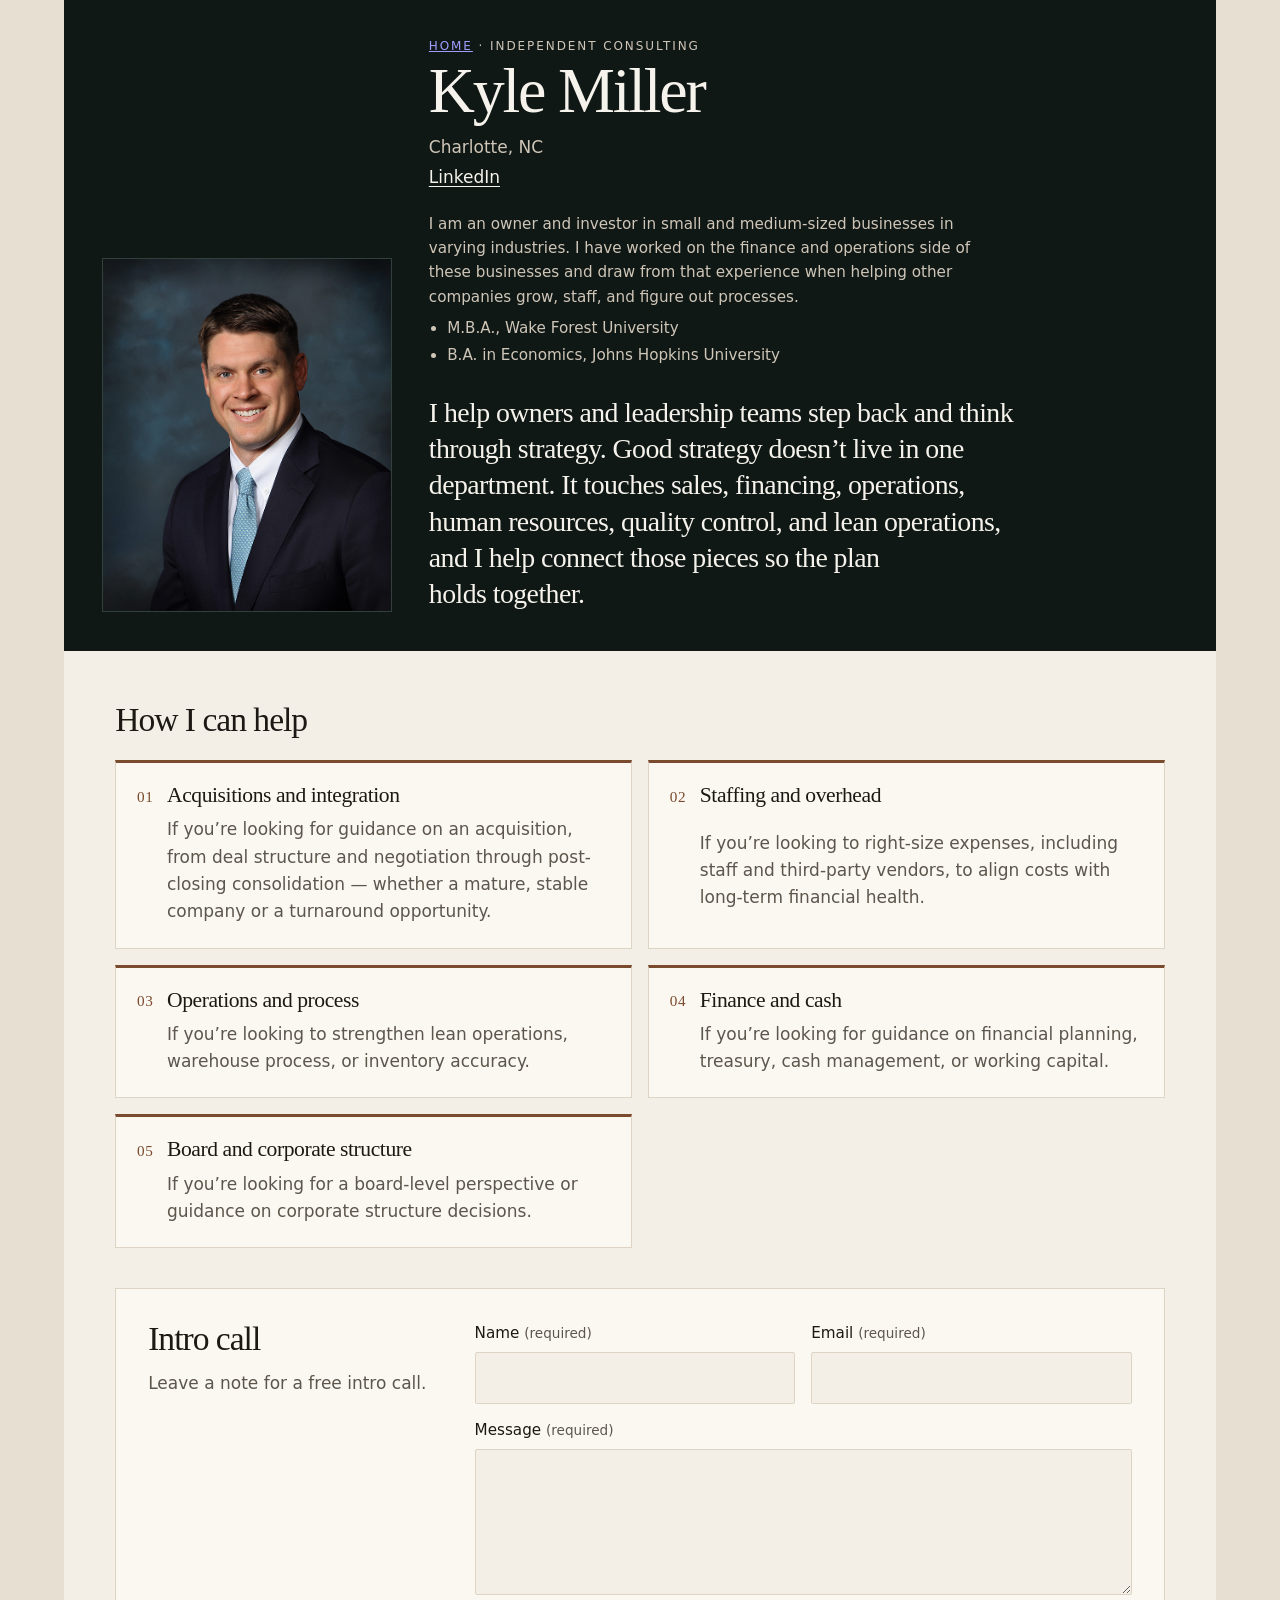
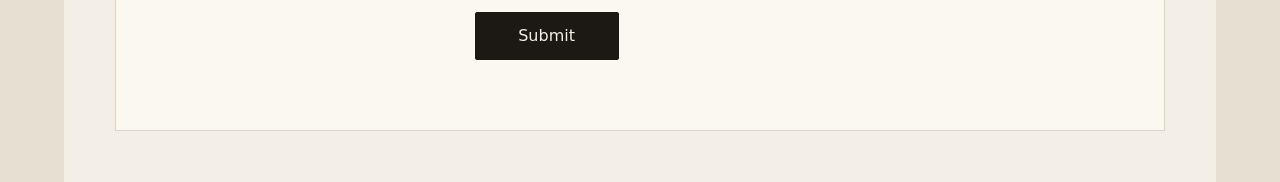
==== consulting/index.html @ 4fef4c88 "Preview: simple homepage, consulting page moved to /consulting/" ====
<!DOCTYPE html>
<html lang="en">
  <head>
    <meta charset="utf-8">
    <meta name="viewport" content="width=device-width, initial-scale=1">
    <title>Kyle Miller: CFO, Owner &amp; Investor, Consulting</title>
    <meta name="description" content="Kyle Miller is an owner and investor in small and medium-sized businesses who draws on finance and operations experience to help companies grow, staff, and improve processes.">
    <link rel="canonical" href="https://kdmhq.com/consulting/">
    <meta property="og:type" content="website">
    <meta property="og:title" content="Kyle Miller: CFO, Owner &amp; Investor, Consulting">
    <meta property="og:description" content="Kyle Miller is an owner and investor in small and medium-sized businesses who draws on finance and operations experience to help companies grow, staff, and improve processes.">
    <meta property="og:image" content="https://kdmhq.com/kyle-miller.jpg">
    <meta property="og:url" content="https://kdmhq.com/consulting/">
    <meta name="twitter:card" content="summary_large_image">
    <link rel="icon" href="../favicon.svg" type="image/svg+xml">
    <link rel="apple-touch-icon" href="../apple-touch-icon.png">
    <link rel="stylesheet" href="../styles.css">
  </head>
  <body>
    <div class="page">
      <header class="hero">
        <img src="../kyle-miller.jpg" alt="Kyle Miller" width="675" height="825" fetchpriority="high">
        <div class="hero-copy">
          <p class="kicker"><a href="../">Home</a> · Independent consulting</p>
          <h1>Kyle Miller</h1>
          <p class="where">Charlotte, NC</p>
          <p class="profile"><a href="https://www.linkedin.com/in/kylemillerclt">LinkedIn</a></p>
          <p class="credentials">I am an owner and investor in small and medium-sized businesses in varying industries. I have worked on the finance and operations side of these businesses and draw from that experience when helping other companies grow, staff, and figure out processes.</p>
          <ul class="degrees">
            <li>M.B.A., Wake Forest University</li>
            <li>B.A. in Economics, Johns Hopkins University</li>
          </ul>
          <p class="lead">I help owners and leadership teams step back and think through strategy. Good strategy doesn’t live in one department. It touches sales, financing, operations, human resources, quality control, and lean operations, and I help connect those pieces so the plan holds together.</p>
        </div>
      </header>

      <main>
        <section class="ways" aria-labelledby="ways-heading">
          <h2 id="ways-heading">How I can help</h2>
          <ul>
            <li>
              <p class="index" aria-hidden="true">01</p>
              <h3>Acquisitions and integration</h3>
              <p>If you’re looking for guidance on an acquisition, from deal structure and negotiation through post-closing consolidation — whether a mature, stable company or a turnaround opportunity.</p>
            </li>
            <li>
              <p class="index" aria-hidden="true">02</p>
              <h3>Staffing and overhead</h3>
              <p>If you’re looking to right-size expenses, including staff and third-party vendors, to align costs with long-term financial health.</p>
            </li>
            <li>
              <p class="index" aria-hidden="true">03</p>
              <h3>Operations and process</h3>
              <p>If you’re looking to strengthen lean operations, warehouse process, or inventory accuracy.</p>
            </li>
            <li>
              <p class="index" aria-hidden="true">04</p>
              <h3>Finance and cash</h3>
              <p>If you’re looking for guidance on financial planning, treasury, cash management, or working capital.</p>
            </li>
            <li>
              <p class="index" aria-hidden="true">05</p>
              <h3>Board and corporate structure</h3>
              <p>If you’re looking for a board-level perspective or guidance on corporate structure decisions.</p>
            </li>
          </ul>
        </section>


        <section class="contact" aria-labelledby="contact-heading">
          <div class="contact-intro">
            <h2 id="contact-heading">Intro call</h2>
            <p>Leave a note for a free intro call.</p>
          </div>
          <form id="contact" method="post" action="https://api.web3forms.com/submit">
            <input type="hidden" name="access_key" value="b184a59a-7b9f-4246-9d53-760a24d50055">
            <input type="hidden" name="from_name" value="Kyle Miller consulting site">
            <input type="hidden" name="subject" value="Consulting site inquiry">
            <input type="checkbox" name="botcheck" class="hidden" style="display: none;" tabindex="-1" autocomplete="off" aria-hidden="true">
            <div class="fields">
              <div class="field">
                <label for="name">Name <span class="req">(required)</span></label>
                <input id="name" name="name" type="text" autocomplete="name" enterkeyhint="next" required aria-errormessage="name-error">
                <p id="name-error" class="error">Name is required.</p>
              </div>
              <div class="field">
                <label for="email">Email <span class="req">(required)</span></label>
                <input id="email" name="email" type="email" autocomplete="email" enterkeyhint="next" required aria-errormessage="email-error">
                <p id="email-error" class="error">Enter an email address.</p>
              </div>
              <div class="field field-message">
                <label for="message">Message <span class="req">(required)</span></label>
                <textarea id="message" name="message" rows="5" enterkeyhint="done" required aria-errormessage="message-error"></textarea>
                <p id="message-error" class="error">Message is required.</p>
              </div>
            </div>
            <button type="submit">Submit</button>
            <p id="form-status" role="status"></p>
          </form>
        </section>
      </main>
    </div>
    <script>
      (function () {
        const form = document.getElementById("contact");

        const syncInvalid = (control) => {
          if (!control.matches || !control.matches("input, textarea")) {
            return;
          }
          if (control.matches(":user-invalid")) {
            control.setAttribute("aria-invalid", "true");
          } else {
            control.removeAttribute("aria-invalid");
          }
        };

        form.addEventListener("blur", (event) => syncInvalid(event.target), true);
        form.addEventListener("invalid", (event) => syncInvalid(event.target), true);
        const status = document.getElementById("form-status");
        form.addEventListener("submit", async (event) => {
          event.preventDefault();
          const name = form.elements.name.value.trim();
          form.elements.subject.value = name ? "Consulting site inquiry: " + name : "Consulting site inquiry";
          const button = form.querySelector('button[type="submit"]');
          button.disabled = true;
          status.textContent = "Sending…";
          try {
            const response = await fetch(form.action, {
              method: "POST",
              headers: { Accept: "application/json" },
              body: new FormData(form)
            });
            const result = await response.json();
            if (response.ok && result.success) {
              form.reset();
              status.textContent = "Thanks — your note was sent. I’ll be in touch soon.";
            } else {
              status.textContent = "Sorry, something went wrong. Please try again.";
            }
          } catch (error) {
            status.textContent = "Sorry, something went wrong. Please try again.";
          } finally {
            button.disabled = false;
          }
        });

        form.addEventListener("input", (event) => {
          if (event.target.hasAttribute("aria-invalid")) {
            syncInvalid(event.target);
          }
        });
      }());
    </script>
  </body>
</html>
---- styles.css ----
:root {
  color-scheme: light;
  --paper: #f4efe6;
  --ink: #1c1915;
  --muted: #5c564c;
  --line: #ddd4c6;
  --card: #fbf7f1;
  --accent: #7a4b2e;
  --error: #8d2f2a;
  --rail: #17211e;
  --rail-ink: #f6f3ec;
  --rail-muted: #cfc6b8;
  --rail-line: #3c4a45;
  --surround: #e6dfd2;
  --font-display: "Iowan Old Style", "Palatino Linotype", Palatino, Georgia, serif;
  --font-body: ui-sans-serif, system-ui, sans-serif;
}

@supports (color: light-dark(black, white)) {
  :root {
    color-scheme: light dark;
    --paper: light-dark(#f4efe6, #141311);
    --ink: light-dark(#1c1915, #f3efe6);
    --muted: light-dark(#5c564c, #b7b0a4);
    --line: light-dark(#ddd4c6, #3a342c);
    --card: light-dark(#fbf7f1, #1c1916);
    --accent: light-dark(#7a4b2e, #e0b48a);
    --error: light-dark(#8d2f2a, #f0b4ae);
    --rail: light-dark(#17211e, #101816);
    --rail-line: light-dark(#3c4a45, #31403b);
    --surround: light-dark(#e6dfd2, #0c0b0a);
  }
}

@media (forced-colors: active) {
  :root {
    --paper: Canvas;
    --ink: CanvasText;
    --muted: CanvasText;
    --line: CanvasText;
    --card: Canvas;
    --accent: CanvasText;
    --error: CanvasText;
    --rail: Canvas;
    --rail-ink: CanvasText;
    --rail-muted: CanvasText;
    --rail-line: CanvasText;
    --surround: Canvas;
  }
}

html {
  background: var(--surround);
}

body {
  margin: 0;
  min-block-size: 100dvb;
  background: var(--surround);
  color: var(--ink);
  font-family: var(--font-body);
  font-size: 1.0625rem;
  line-height: 1.6;
  scrollbar-color: var(--muted) var(--surround);
}

::selection {
  background: var(--accent);
  color: var(--paper);
}

h1,
h2,
h3 {
  text-wrap: balance;
}

p,
li {
  text-wrap: pretty;
}

.page {
  max-inline-size: 72rem;
  margin-inline: auto;
  background: var(--paper);
  min-block-size: 100dvb;
}

.hero {
  display: grid;
  grid-template-columns: 18rem minmax(0, 1fr);
  gap: clamp(1.5rem, 3vw, 3rem);
  align-items: end;
  padding: clamp(1.5rem, 3vw, 2.75rem);
  background: var(--rail);
  color: var(--rail-ink);
  color-scheme: dark;
}

.hero img {
  inline-size: 100%;
  block-size: auto;
  aspect-ratio: 675 / 825;
  object-fit: cover;
  object-position: center 18%;
  border: 1px solid var(--rail-line);
}

.kicker {
  margin: 0;
  color: var(--rail-muted);
  font-size: 0.75rem;
  letter-spacing: 0.16em;
  line-height: 1.4;
  text-transform: uppercase;
}

h1 {
  margin: 0.4rem 0 0;
  color: var(--rail-ink);
  font-family: var(--font-display);
  font-size: clamp(3rem, 1.6rem + 3vw, 4.75rem);
  font-weight: 500;
  letter-spacing: -0.035em;
  line-height: 0.92;
}

.where,
.profile,
.credentials,
.lead {
  margin: 0;
}

.where {
  margin-block-start: 0.85rem;
  color: var(--rail-muted);
}

.profile {
  margin-block-start: 0.2rem;
}

.profile a {
  color: var(--rail-ink);
  text-underline-offset: 0.2em;
}

.credentials {
  margin-block-start: 1.25rem;
  max-inline-size: 36rem;
  color: var(--rail-muted);
  font-size: 0.95rem;
}

.degrees {
  margin: 0.45rem 0 0;
  padding-inline-start: 1.15rem;
  max-inline-size: 36rem;
  color: var(--rail-muted);
  font-size: 0.95rem;
}

.degrees li:not(:first-child) {
  margin-block-start: 0.15rem;
}

.lead {
  margin-block-start: 1.75rem;
  max-inline-size: 38rem;
  color: var(--rail-ink);
  font-family: var(--font-display);
  font-size: clamp(1.45rem, 1.1rem + 0.8vw, 1.85rem);
  font-weight: 500;
  letter-spacing: -0.02em;
  line-height: 1.3;
}

main {
  box-sizing: border-box;
  padding: clamp(2rem, 4vw, 3.5rem);
}

h2 {
  margin: 0;
  font-family: var(--font-display);
  font-size: clamp(1.8rem, 1.3rem + 1vw, 2.4rem);
  font-weight: 500;
  letter-spacing: -0.03em;
  line-height: 1.1;
}

.ways ul {
  display: grid;
  grid-template-columns: 1fr 1fr;
  gap: 1rem;
  margin: 1.35rem 0 0;
  padding: 0;
  list-style: none;
}

.ways li {
  display: grid;
  grid-template-columns: auto minmax(0, 1fr);
  grid-template-rows: auto auto;
  column-gap: 0.85rem;
  margin: 0;
  padding: 1.25rem 1.3rem 1.4rem;
  border: 1px solid var(--line);
  border-block-start: 3px solid var(--accent);
  background: var(--card);
}

.index {
  grid-row: 1 / span 2;
  margin: 0.1rem 0 0;
  color: var(--accent);
  font-family: var(--font-display);
  font-size: 0.95rem;
  font-variant-numeric: tabular-nums;
  letter-spacing: 0.04em;
}

h3 {
  margin: 0;
  font-family: var(--font-display);
  font-size: 1.35rem;
  font-weight: 500;
  letter-spacing: -0.02em;
  line-height: 1.2;
}

.ways li p:not(.index) {
  grid-column: 2;
  margin: 0.45rem 0 0;
  color: var(--muted);
}

.later {
  margin: 1.5rem 0 0;
  color: var(--muted);
  font-size: 0.95rem;
}

.contact {
  display: grid;
  grid-template-columns: minmax(12rem, 18rem) minmax(0, 1fr);
  gap: clamp(1.25rem, 3vw, 2.5rem);
  margin-block-start: 2.5rem;
  padding: clamp(1.25rem, 3vw, 2rem);
  border: 1px solid var(--line);
  background: var(--card);
}

.contact-intro p {
  margin: 0.75rem 0 0;
  color: var(--muted);
}

.fields {
  display: grid;
  grid-template-columns: 1fr 1fr;
  gap: 0.9rem 1rem;
}

.field-message {
  grid-column: 1 / -1;
}

label {
  display: block;
  margin-block-end: 0.4rem;
  font-size: 0.95rem;
}

.req {
  color: var(--muted);
  font-size: 0.85rem;
}

input,
textarea,
button {
  box-sizing: border-box;
  font: inherit;
  font-size: 1rem;
}

input,
textarea {
  display: block;
  inline-size: 100%;
  border: 1px solid var(--line);
  border-radius: 2px;
  background: var(--paper);
  color: var(--ink);
  padding: 0.75rem 0.85rem;
}

input {
  min-block-size: 3rem;
}

textarea {
  resize: vertical;
  min-block-size: 8.5rem;
  line-height: 1.5;
}

.field :user-invalid {
  border-color: var(--error);
  border-inline-start-width: 3px;
}

.error {
  display: none;
  margin: 0.35rem 0 0;
  color: var(--error);
  font-size: 0.875rem;
}

.field :user-invalid + .error {
  display: block;
}

button {
  margin-block-start: 1.1rem;
  min-inline-size: 9rem;
  min-block-size: 3rem;
  padding-inline: 1.35rem;
  border: 1px solid var(--ink);
  border-radius: 2px;
  background: var(--ink);
  color: var(--paper);
}

a:focus-visible,
button:focus-visible,
input:focus-visible,
textarea:focus-visible {
  outline: 2px solid currentColor;
  outline-offset: 3px;
}

#form-status {
  margin: 0.85rem 0 0;
  min-block-size: 1.5rem;
}

@media (pointer: coarse) {
  .profile a {
    display: inline-block;
    padding-block: 0.4rem;
    min-block-size: 1.5rem;
  }

  input,
  button {
    min-block-size: 3.25rem;
  }
}

@media (max-width: 52rem) {
  html,
  body {
    background: var(--paper);
  }

  .page {
    max-inline-size: none;
  }

  .hero {
    grid-template-columns: 1fr;
    gap: 1rem;
    padding: 1.35rem 1.15rem 1.6rem;
  }

  .hero img {
    inline-size: 8.5rem;
  }

  h1 {
    font-size: clamp(2.4rem, 1.3rem + 4vw, 3.2rem);
  }

  .lead {
    margin-block-start: 1.15rem;
    font-size: 1.28rem;
  }

  .credentials {
    margin-block-start: 0.85rem;
  }

  main {
    padding: 1.6rem 1.15rem 2.5rem;
  }

  .ways ul,
  .fields,
  .contact {
    grid-template-columns: 1fr;
  }

  button {
    inline-size: 100%;
  }
}
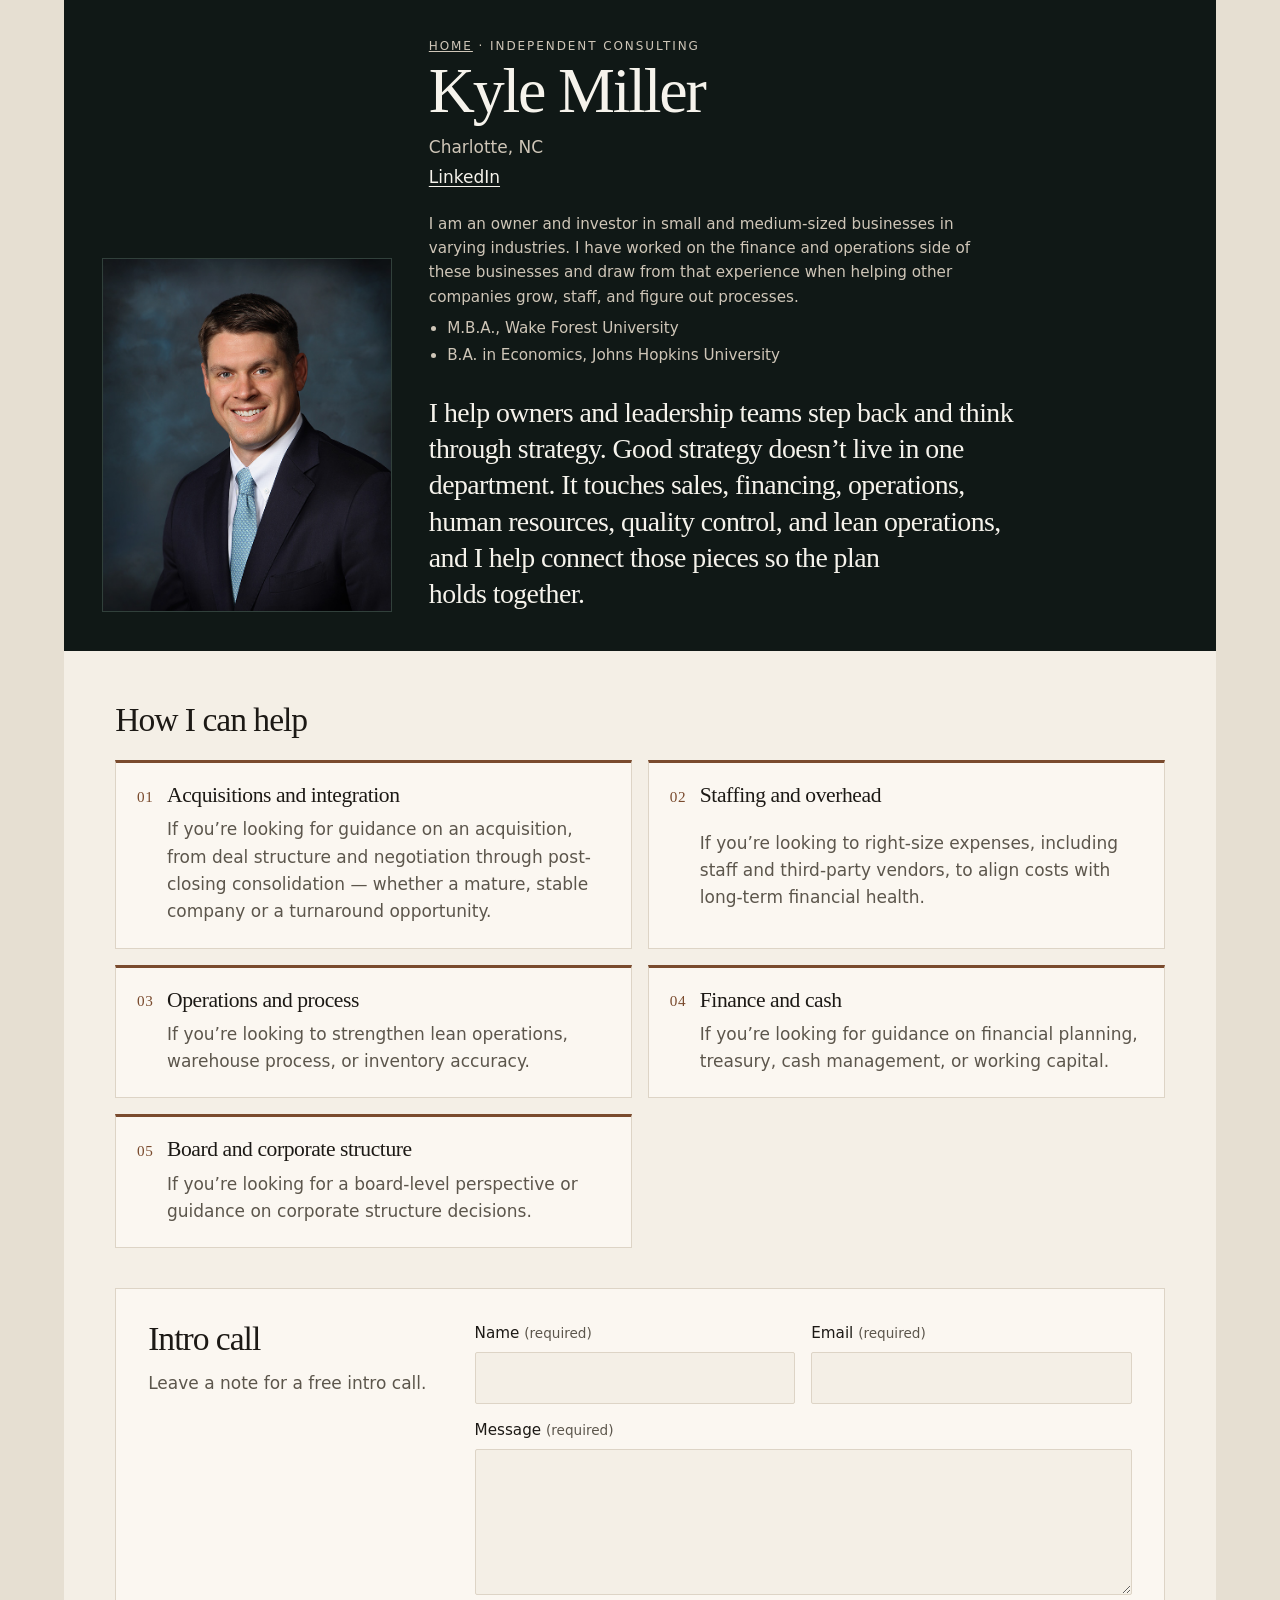
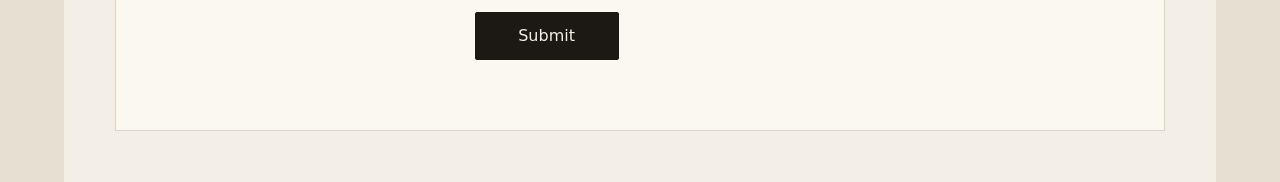
==== commit b53b291e: "Preview: full-viewport centered homepage with button links" ====
--- a/consulting/index.html
+++ b/consulting/index.html
@@ -21,7 +21,7 @@
       <header class="hero">
         <img src="../kyle-miller.jpg" alt="Kyle Miller" width="675" height="825" fetchpriority="high">
         <div class="hero-copy">
-          <p class="kicker"><a href="../">Home</a> · Independent consulting</p>
+          <p class="kicker"><a href="../" style="color: inherit;">Home</a> · Independent consulting</p>
           <h1>Kyle Miller</h1>
           <p class="where">Charlotte, NC</p>
           <p class="profile"><a href="https://www.linkedin.com/in/kylemillerclt">LinkedIn</a></p>
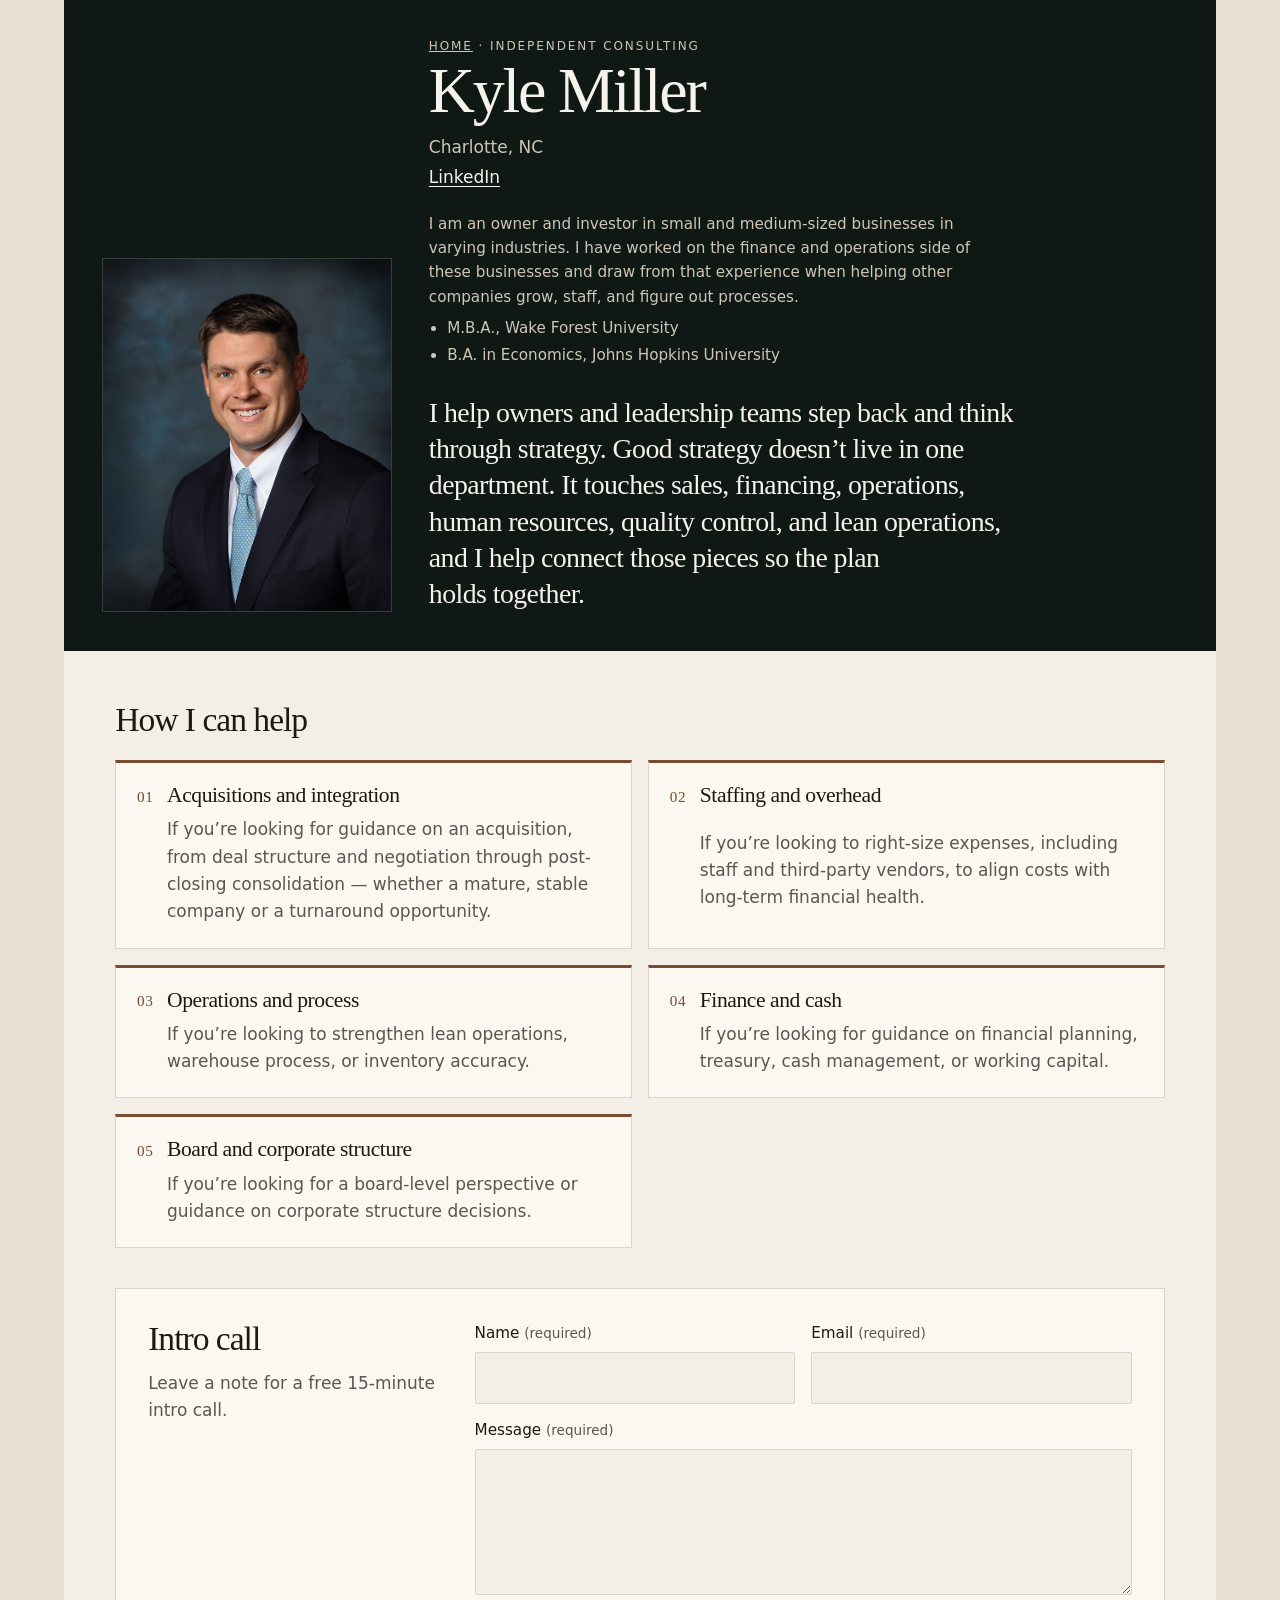
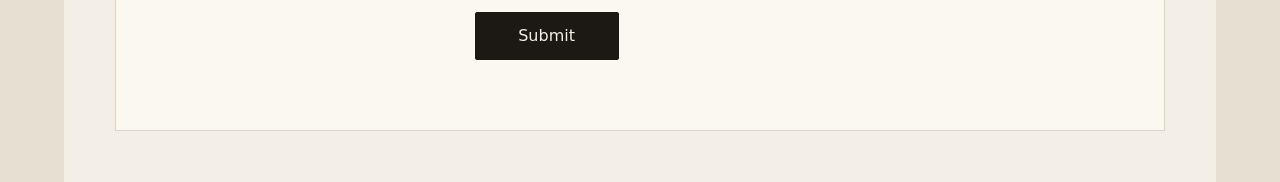
==== commit 6bbe4cb1: "Restore 'free 15-minute intro call' wording" ====
--- a/consulting/index.html
+++ b/consulting/index.html
@@ -70,7 +70,7 @@
         <section class="contact" aria-labelledby="contact-heading">
           <div class="contact-intro">
             <h2 id="contact-heading">Intro call</h2>
-            <p>Leave a note for a free intro call.</p>
+            <p>Leave a note for a free 15-minute intro call.</p>
           </div>
           <form id="contact" method="post" action="https://api.web3forms.com/submit">
             <input type="hidden" name="access_key" value="b184a59a-7b9f-4246-9d53-760a24d50055">
